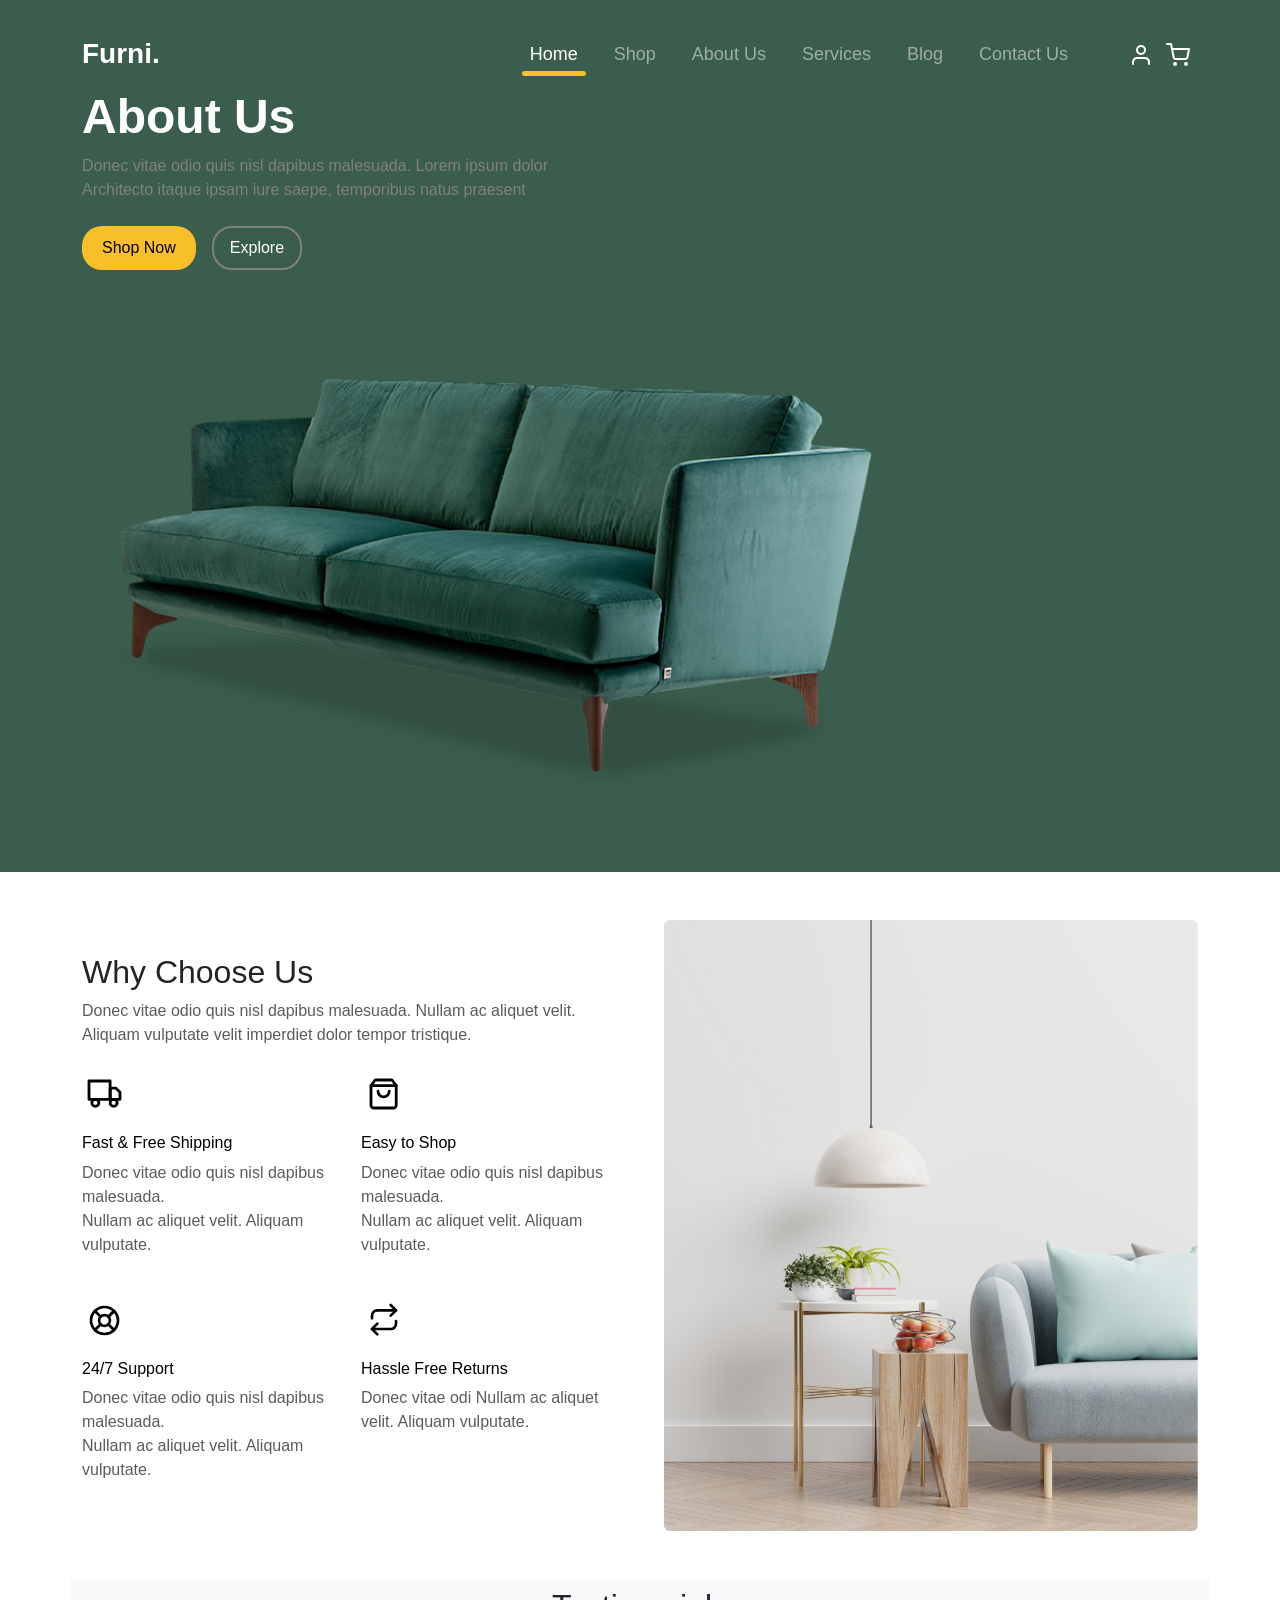
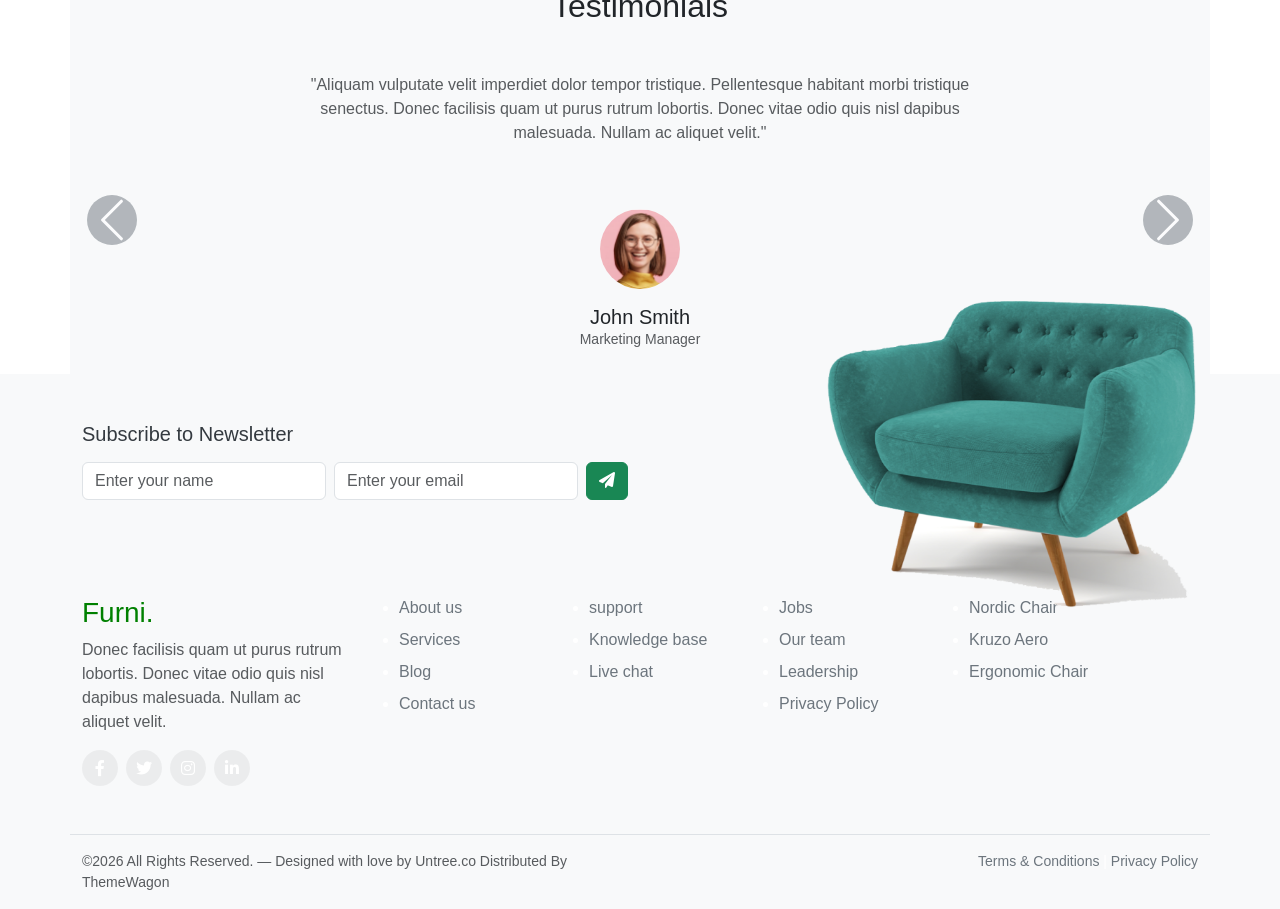
==== about.html @ 2ee69cb8 "v2" ====
<!doctype html>
<html lang="en">

<head>
  <meta charset="UTF-8" />
  <meta name="viewport" content="width=device-width, initial-scale=1.0" />
  <link rel="stylesheet" href="./css/bootstrap.min.css" />
  <link rel="stylesheet" href="./css/style.css" />
  <link href="https://cdnjs.cloudflare.com/ajax/libs/font-awesome/6.0.0-beta3/css/all.min.css" rel="stylesheet" />
  <title>Furni Project</title>
</head>

<body>
  <header class="head-bg px-5">
    <nav class="custom-navbar navbar navbar-expand-md navbar-dark">
      <div class="container">
        <a class="navbar-brand" href="#">Furni<span>.</span></a>
        <button class="navbar-toggler" type="button" data-bs-toggle="collapse" data-bs-target="#navbarsFurni">
          <span class="navbar-toggler-icon"></span>
        </button>

        <div class="collapse navbar-collapse" id="navbarsFurni">
          <ul class="custom-navbar-nav navbar-nav ms-auto mb-2 mb-md-0 nav-header">
            <li class="nav-item active">
              <a class="nav-link" href="index.html">Home</a>
            </li>
            <li class="nav-item">
              <a class="nav-link" href="shop.html">Shop</a>
            </li>
            <li class="nav-item">
              <a class="nav-link" href="about.html">About Us</a>
            </li>
            <li class="nav-item">
              <a class="nav-link" href="services.html">Services</a>
            </li>
            <li class="nav-item">
              <a class="nav-link" href="blog.html">Blog</a>
            </li>
            <li class="nav-item">
              <a class="nav-link" href="contact.html">Contact Us</a>
            </li>
          </ul>

          <ul class="custom-navbar-cta navbar-nav ms-5 d-flex align-items-center">
            <li class="nav-item">
              <a class="nav-link" href="#"><img src="images/user.svg" alt="User" /></a>
            </li>
            <li class="nav-item">
              <a class="nav-link" href="#"><img src="images/cart.svg" alt="Cart" /></a>
            </li>
          </ul>
        </div>
      </div>
    </nav>
    <div class="hero">
      <div class="container">
        <div class="d-flex align-items-center justify-content-between flex-wrap">
          <div>
            <h1 class="hero-title">
              About Us
            </h1>
            <p class="hero-subtitle">
              Donec vitae odio quis nisl dapibus malesuada. Lorem ipsum dolor
              <br />
              Architecto itaque ipsam iure saepe, temporibus natus praesent
            </p>
            <div class="d-flex align-items-center gap-3 mt-4">
              <a href="#" class="hero-1btn">Shop Now</a>
              <a href="#" class="btn btn-lg btn-white-outline ex-button">Explore</a>
            </div>
          </div>
          <div>
            <img src="images/couch.png" class="img-fluid" alt="Couch" />
          </div>
        </div>
      </div>
    </div>
  </header>

  <section class="why-choose-section py-5">
    <div class="container">
      <div class="row align-items-center g-5">
        <div class="col-lg-6 col-md-12">
          <div class="why-choose-content mb-4">
            <h2 class="text-dark">Why Choose Us</h2>
            <p class="text-muted">
              Donec vitae odio quis nisl dapibus malesuada. Nullam ac aliquet
              velit. <br> Aliquam vulputate velit imperdiet dolor tempor tristique.
            </p>
          </div>
          <div class="row g-4">
            <div class="col-sm-6">
              <div class="feature">
                <div class="icon mb-3">
                  <img src="images/truck.svg" alt="Fast & Free Shipping" class="img-fluid">
                </div>
                <h3 class="text-black fs-6">Fast &amp; Free Shipping</h3>
                <p class="text-muted">Donec vitae odio quis nisl dapibus malesuada. <br> Nullam ac aliquet velit.
                  Aliquam
                  vulputate.</p>
              </div>
            </div>
            <div class="col-sm-6">
              <div class="feature">
                <div class="icon mb-3">
                  <img src="images/bag.svg" alt="Easy to Shop" class="img-fluid">
                </div>
                <h3 class="text-black fs-6">Easy to Shop</h3>
                <p class="text-muted">Donec vitae odio quis nisl dapibus malesuada. <br> Nullam ac aliquet velit.
                  Aliquam
                  vulputate.</p>
              </div>
            </div>
            <div class="col-sm-6">
              <div class="feature">
                <div class="icon mb-3">
                  <img src="images/support.svg" alt="24/7 Support" class="img-fluid">
                </div>
                <h3 class="text-black fs-6">24/7 Support</h3>
                <p class="text-muted">Donec vitae odio quis nisl dapibus malesuada. <br> Nullam ac aliquet velit.
                  Aliquam
                  vulputate.</p>
              </div>
            </div>
            <div class="col-sm-6">
              <div class="feature">
                <div class="icon mb-3">
                  <img src="images/return.svg" alt="Hassle Free Returns" class="img-fluid">
                </div>
                <h3 class="text-black fs-6">Hassle Free Returns</h3>
                <p class="text-muted">Donec vitae odi Nullam ac aliquet velit.
                  Aliquam
                  vulputate.</p>
              </div>
            </div>
          </div>
        </div>
        <div class="col-lg-6 col-md-12">
          <img src="images/why-choose-us-img.jpg" alt="Why Choose Us" class="why-choose-image img-fluid rounded" />
        </div>
      </div>
    </div>
  </section>

  <section class="testimonials-section py-2 bg-light container">
    <div class="">
      <div class="text-center mb-5">
        <h2 class="text-dark">Testimonials</h2>
      </div>

      <div id="testimonialsCarousel" class="carousel slide" data-bs-ride="carousel">
        <div class="carousel-inner">
          <div class="carousel-item active">
            <div class="text-center px-5">
              <p class="text-muted fs-6 mb-4" style="max-width: 700px; margin: 0 auto;">
                "Aliquam vulputate velit imperdiet dolor tempor tristique. Pellentesque habitant morbi tristique
                senectus. Donec facilisis quam ut purus rutrum lobortis. Donec vitae odio quis nisl dapibus malesuada.
                Nullam ac aliquet velit."
              </p>
              <div class="mt-5 pt-3">
                <img src="images/person-1.jpg" alt="John Smith" class="rounded-circle"
                  style="width: 80px; height: 80px; object-fit: cover;">
                <h5 class="text-dark mt-3 mb-0">John Smith</h5>
                <p class="text-muted small">Marketing Manager</p>
              </div>
            </div>
          </div>

          <div class="carousel-item">
            <div class="text-center px-5">
              <p class="text-muted fs-6 mb-4" style="max-width: 700px; margin: 0 auto;">
                "Donec ligula nisi, varius quis felis ac, dignissim elementum arcu. Suspendisse potenti. Sed diam urna,
                ullamcorper at augue quis, malesuada mattis nisi. Proin vestibulum dignissim sem eu vulputate."
              </p>
              <div class="mt-5 pt-3">
                <img src="images/person_2.jpg" alt="Sarah Johnson" class="rounded-circle"
                  style="width: 80px; height: 80px; object-fit: cover;">
                <h5 class="text-dark mt-3 mb-0">Sarah Johnson</h5>
                <p class="text-muted small">Product Manager</p>
              </div>
            </div>
          </div>

          <div class="carousel-item">
            <div class="text-center px-5">
              <p class="text-muted fs-6 mb-4" style="max-width: 700px; margin: 0 auto;">
                "Vestibulum ante ipsum primis in faucibus orci luctus et ultrices posuere cubilia curae; Sed diam urna,
                ullamcorper at augue quis, malesuada mattis nisi. Proin vestibulum dignissim sem."
              </p>
              <div class="mt-5 pt-3">
                <img src="images/person_3.jpg" alt="Mike Davis" class="rounded-circle"
                  style="width: 80px; height: 80px; object-fit: cover;">
                <h5 class="text-dark mt-3 mb-0">Mike Davis</h5>
                <p class="text-muted small">Design Lead</p>
              </div>
            </div>
          </div>
        </div>

        <button class="carousel-control-prev" type="button" data-bs-target="#testimonialsCarousel" data-bs-slide="prev"
          style="width: 60px; left: 0px;">
          <span class="carousel-control-prev-icon bg-secondary rounded-circle"
            style="width: 50px; height: 50px; display: flex; align-items: center; justify-content: center;"
            aria-hidden="true"></span>
        </button>
        <button class="carousel-control-next" type="button" data-bs-target="#testimonialsCarousel" data-bs-slide="next"
          style="width: 60px; right: 0px;">
          <span class="carousel-control-next-icon bg-secondary rounded-circle"
            style="width: 50px; height: 50px; display: flex; align-items: center; justify-content: center;"
            aria-hidden="true"></span>
        </button>
      </div>
    </div>
  </section>


  <footer class="footer">
    <div class="container">
      <div class="row align-items-center py-5">
        <div class="col-md-6">
          <h5 class="mb-3">Subscribe to Newsletter</h5>
          <form class="d-flex gap-2">
            <input type="text" class="form-control" placeholder="Enter your name">
            <input type="email" class="form-control" placeholder="Enter your email">
            <button type="submit" class="btn btn-success">
              <i class="fas fa-paper-plane"></i>
            </button>
          </form>
        </div>
        <div class="col-md-6 text-md-end mt-4 mt-md-0 image-col">
          <img src="images/sofa.png" alt="Image" class="img-fluid">
        </div>
      </div>

      <div class="row py-5">
        <div class="col-md-3">
          <h3 style="color: green;">Furni.</h3>
          <p class="text-muted">
            Donec facilisis quam ut purus rutrum lobortis. Donec vitae
            odio quis nisl dapibus malesuada. Nullam ac aliquet velit.
          </p>
          <div class="d-flex gap-2">
            <a href="#" class="btn btn-circle"><i class="fab fa-facebook-f"></i></a>
            <a href="#" class="btn btn-circle"><i class="fab fa-twitter"></i></a>
            <a href="#" class="btn btn-circle"><i class="fab fa-instagram"></i></a>
            <a href="#" class="btn btn-circle"><i class="fab fa-linkedin-in"></i></a>
          </div>
        </div>
        <div class="col-md-2">
          <ul class="d-flex flex-column gap-2">
            <li><a href="#">About us</a></li>
            <li><a href="#">Services</a></li>
            <li><a href="#">Blog</a></li>
            <li><a href="#">Contact us</a></li>
          </ul>
        </div>
        <div class="col-md-2">
          <ul class="d-flex flex-column gap-2">
            <li><a href="#">support</a></li>
            <li><a href="#">Knowledge base</a></li>
            <li><a href="#">Live chat</a></li>
          </ul>
        </div>
        <div class="col-md-2">
          <ul class="d-flex flex-column gap-2">
            <li><a href="#">Jobs</a></li>
            <li><a href="#">Our team</a></li>
            <li><a href="#">Leadership</a></li>
            <li><a href="#">Privacy Policy</a></li>
          </ul>
        </div>
        <div class="col-md-3">
          <ul class=" d-flex flex-column gap-2">
            <li><a href="#">Nordic Chair</a></li>
            <li><a href="#">Kruzo Aero</a></li>
            <li><a href="#">Ergonomic Chair</a></li>
          </ul>
        </div>
      </div>

      <div class="row border-top pt-3 pb-3">
        <div class="col-md-6 text-muted small">
          &copy;2026 All Rights Reserved. — Designed with love by Untree.co Distributed By ThemeWagon
        </div>
        <div class="col-md-6 text-md-end small">
          <a href="#">Terms &amp; Conditions</a> | <a href="#">Privacy Policy</a>
        </div>
      </div>
    </div>
  </footer>

  <script src="./js/bootstrap.bundle.min.js"></script>
</body>

</html>
---- css/style.css ----
* {
  color: white;
  font-family: Arial, sans-serif;
  margin: 0;
  padding: 0;
  box-sizing: border-box;
}
.head-bg {
  background-color: #3b5d4d;
  padding: 20px 0;
}
.navbar-brand {
  font-size: 28px;
  font-weight: bold;
  color: white;
  text-decoration: none;
}
.nav-header {
  font-size: 18px;
  gap: 20px;
  color: black;
}

.custom-navbar-nav .nav-link {
  font-weight: 500;
  color: rgba(255, 255, 255, 0.5);
  position: relative;
  transition: all 0.3s ease;
}

.custom-navbar-nav .nav-link:hover {
  color: #ffffff;
}

.custom-navbar-nav .nav-link:hover::after {
  width: 100%;
}

.custom-navbar-nav .nav-link::after {
  content: '';
  position: absolute;
  left: 0;
  bottom: 0;
  width: 0;
  height: 5px;
  background: #f9bf29;
  transition: all 0.3s ease;
  border-radius: 5px;
}

.custom-navbar-nav .nav-item.active .nav-link::after {
  width: 100%;
}
.custom-navbar-nav .nav-item.active .nav-link {
  color: #ffffff;
}
.hero-title {
  font-size: 48px;
  line-height: 1.2;
  font-weight: 700;
}
.hero-subtitle {
  color: gray;
}
.hero-1btn {
  background-color: #f9bf29;
  color: black;
  padding: 10px 20px;
  border: none;
  border-radius: 20px;
  font-size: 16px;
  cursor: pointer;
  text-decoration: none;
}
.ex-button {
  color: white;
  border: 2px solid gray;
  border-radius: 20px;
  font-size: 16px;
  cursor: pointer;
  text-decoration: none;
}
.ex-button:hover {
  border-color: white;
}
.product-card {
  width: 270px;
  padding: 25px;
  text-align: center;
  border-radius: 20px;
  transition: 0.4s;
  position: relative;
}

.product-card img {
  width: 100%;
  transition: 0.4s;
}

.add-btn {
  display: inline-block;
  margin-top: 15px;
  background: gray;
  padding: 15px;
  border-radius: 50%;
  opacity: 0;
  transform: translateY(20px);
  transition: 0.4s;
}
.add-btn img {
  width: 20px;
  position: relative;
  top: 10px;
}
/* ===== hover ===== */

.product-card:hover {
  background: #eef2f3;
}

.product-card:hover img {
  transform: translateY(-15px);
}

.product-card:hover .add-btn {
  opacity: 1;
  transform: translateY(0);
}
.why-choose-image {
  border-radius: 20px;
}

/* footer styles */
.footer {
  background-color: #f8f9fa;
  color: #6c757d;
}
.footer h5,
.footer h3 {
  color: #343a40;
}
.footer a {
  color: #6c757d;
  text-decoration: none;
}
.footer a:hover {
  color: #343a40;
}
.footer .btn-circle {
  width: 36px;
  height: 36px;
  border-radius: 50%;
  display: inline-flex;
  align-items: center;
  justify-content: center;
  color: #6c757d;
  background-color: rgba(0, 0, 0, 0.05);
}
.footer .btn-circle:hover {
  color: #fff;
  background-color: #6c757d;
}

.footer form .form-control {
  min-width: 0;
}

/* image positioning */
.footer .image-col {
  position: relative;
}
.footer .image-col img {
  max-width: 400px;
  position: absolute;
  top: -180px;
  right: 0;
}

@media (max-width: 767.98px) {
  .footer .image-col img {
    position: static;
    top: auto;
    right: auto;
    max-width: 100%;
    margin-top: 20px;
  }
}
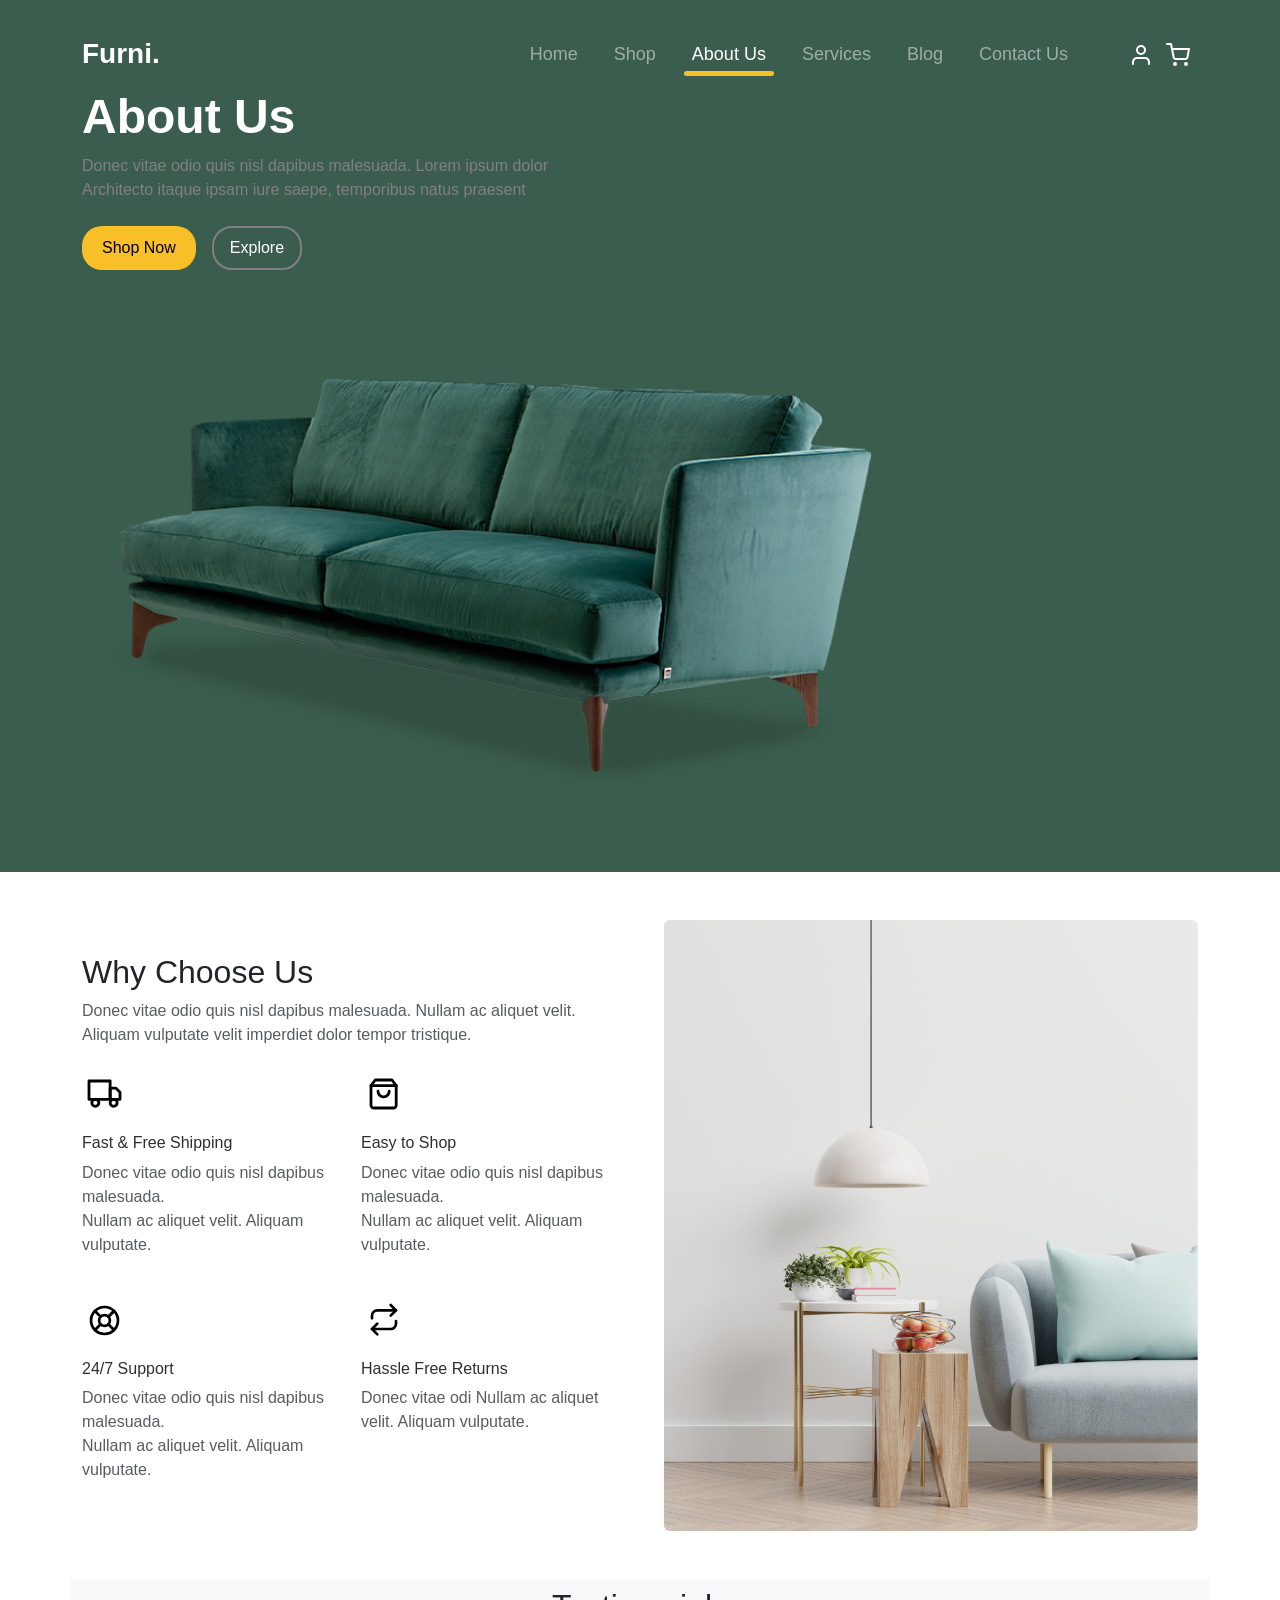
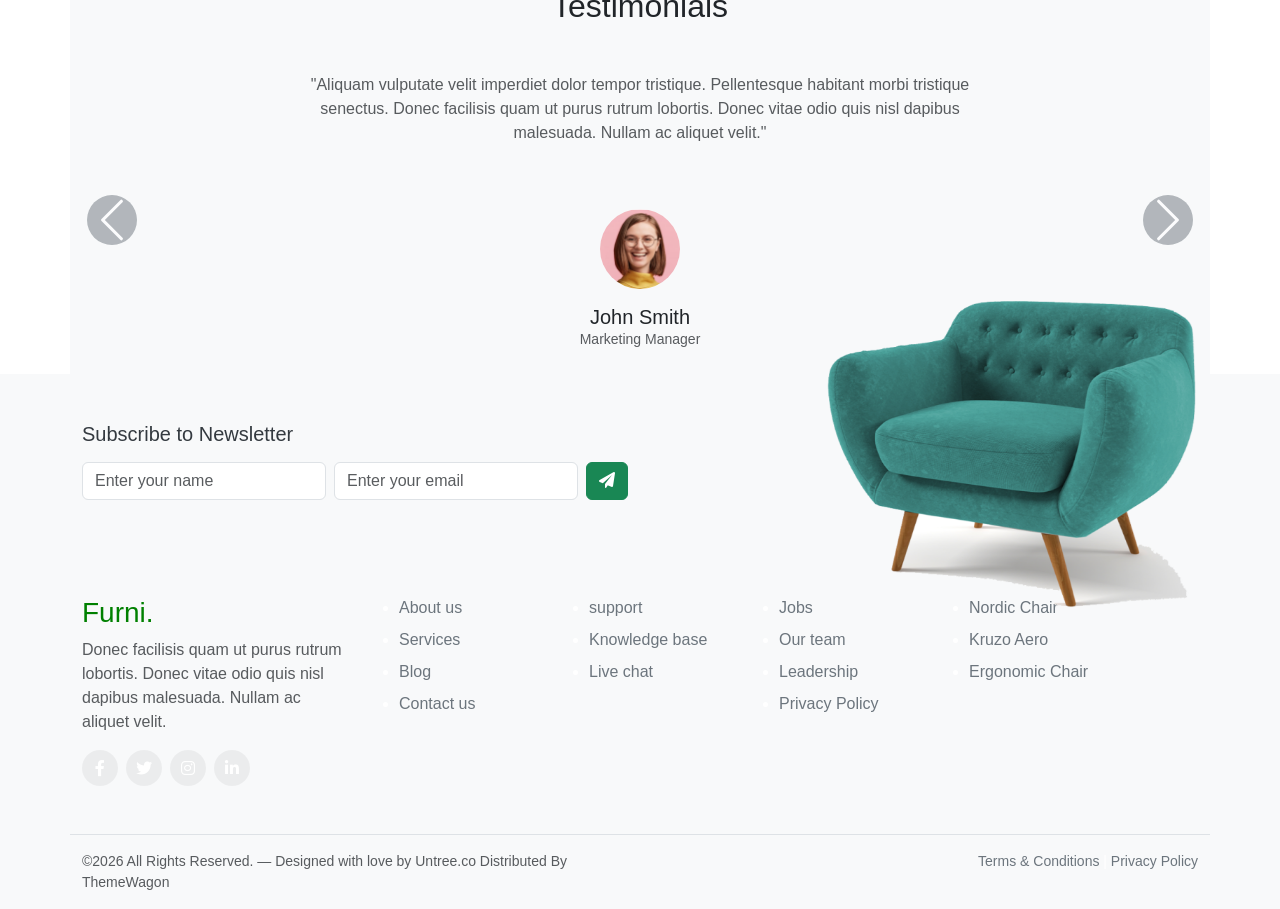
==== commit 09c61cd6: "v5" ====
--- a/about.html
+++ b/about.html
@@ -21,13 +21,13 @@
 
         <div class="collapse navbar-collapse" id="navbarsFurni">
           <ul class="custom-navbar-nav navbar-nav ms-auto mb-2 mb-md-0 nav-header">
+            <li class="nav-item">
+              <a class="nav-link" href="index.html">Home</a>
+            </li>
+            <li class="nav-item">
+              <a class="nav-link" href="shop.html">Shop</a>
+            </li>
             <li class="nav-item active">
-              <a class="nav-link" href="index.html">Home</a>
-            </li>
-            <li class="nav-item">
-              <a class="nav-link" href="shop.html">Shop</a>
-            </li>
-            <li class="nav-item">
               <a class="nav-link" href="about.html">About Us</a>
             </li>
             <li class="nav-item">
@@ -46,7 +46,7 @@
               <a class="nav-link" href="#"><img src="images/user.svg" alt="User" /></a>
             </li>
             <li class="nav-item">
-              <a class="nav-link" href="#"><img src="images/cart.svg" alt="Cart" /></a>
+              <a class="nav-link" href="cart.html"><img src="images/cart.svg" alt="Cart" /></a>
             </li>
           </ul>
         </div>
--- a/css/style.css
+++ b/css/style.css
@@ -21,22 +21,22 @@
   color: black;
 }
 
-.custom-navbar-nav .nav-link {
+.custom-navbar .nav-link {
   font-weight: 500;
   color: rgba(255, 255, 255, 0.5);
   position: relative;
   transition: all 0.3s ease;
 }
 
-.custom-navbar-nav .nav-link:hover {
+.custom-navbar .nav-link:hover {
   color: #ffffff;
 }
 
-.custom-navbar-nav .nav-link:hover::after {
+.custom-navbar .nav-link:hover::after {
   width: 100%;
 }
 
-.custom-navbar-nav .nav-link::after {
+.custom-navbar .nav-link::after {
   content: '';
   position: absolute;
   left: 0;
@@ -48,12 +48,13 @@
   border-radius: 5px;
 }
 
-.custom-navbar-nav .nav-item.active .nav-link::after {
+.custom-navbar .nav-item.active .nav-link::after {
   width: 100%;
 }
-.custom-navbar-nav .nav-item.active .nav-link {
+.custom-navbar .nav-item.active .nav-link {
   color: #ffffff;
 }
+
 .hero-title {
   font-size: 48px;
   line-height: 1.2;
@@ -185,3 +186,101 @@
     margin-top: 20px;
   }
 }
+.hero .hero-img-wrap:after {
+  content: '';
+  position: absolute;
+  width: 255px;
+  height: 217px;
+  background-image: url('../images/dots-light.svg');
+  background-size: contain;
+  background-repeat: no-repeat;
+  right: -100px;
+  top: -0px;
+}
+/* Cart Styles */
+.untree_co-section {
+  padding: 7rem 0;
+  background-color: #eff2f1;
+}
+.before-footer-section {
+  padding: 7rem 0;
+}
+.site-blocks-table {
+  overflow-x: auto;
+}
+.site-blocks-table .table {
+  background: #fff;
+}
+.site-blocks-table .table thead th {
+  padding: 30px;
+  text-align: center;
+  border-width: 0px !important;
+  vertical-align: middle;
+  color: #2f2f2f;
+  font-size: 18px;
+  border-bottom: 2px solid #2f2f2f !important;
+}
+.site-blocks-table .table tbody td {
+  padding: 30px;
+  text-align: center;
+  vertical-align: middle;
+  color: #2f2f2f;
+}
+.site-blocks-table .table tbody tr:first-child td {
+  border-top: none;
+}
+.site-blocks-table .table .product-thumbnail {
+  width: 200px;
+}
+.site-blocks-table .table .product-name h2 {
+  font-size: 20px;
+  color: #2f2f2f;
+}
+
+.btn-black {
+  background-color: #2f2f2f;
+  border-color: #2f2f2f;
+  color: #fff;
+  border-radius: 30px;
+  padding: 10px 30px;
+}
+.btn-black:hover {
+  background-color: #3b5d4d;
+  border-color: #3b5d4d;
+  color: #fff;
+}
+
+.btn-outline-black {
+  background-color: transparent;
+  border-color: #2f2f2f;
+  color: #2f2f2f;
+  border-radius: 30px;
+  padding: 10px 30px;
+}
+.btn-outline-black:hover {
+  background-color: #2f2f2f;
+  border-color: #2f2f2f;
+  color: #fff;
+}
+
+.quantity-container .form-control {
+  height: 48px;
+  background-color: transparent;
+  border: 1px solid #efefef;
+  color: #2f2f2f;
+}
+.quantity-container .btn {
+  height: 48px;
+  border-radius: 0;
+  border: 1px solid #efefef;
+  background: #fff;
+}
+
+.text-black {
+  color: #2f2f2f !important;
+}
+
+.border-bottom {
+  border-bottom: 1px solid #dee2e6 !important;
+}
+/* -------------------------- */
